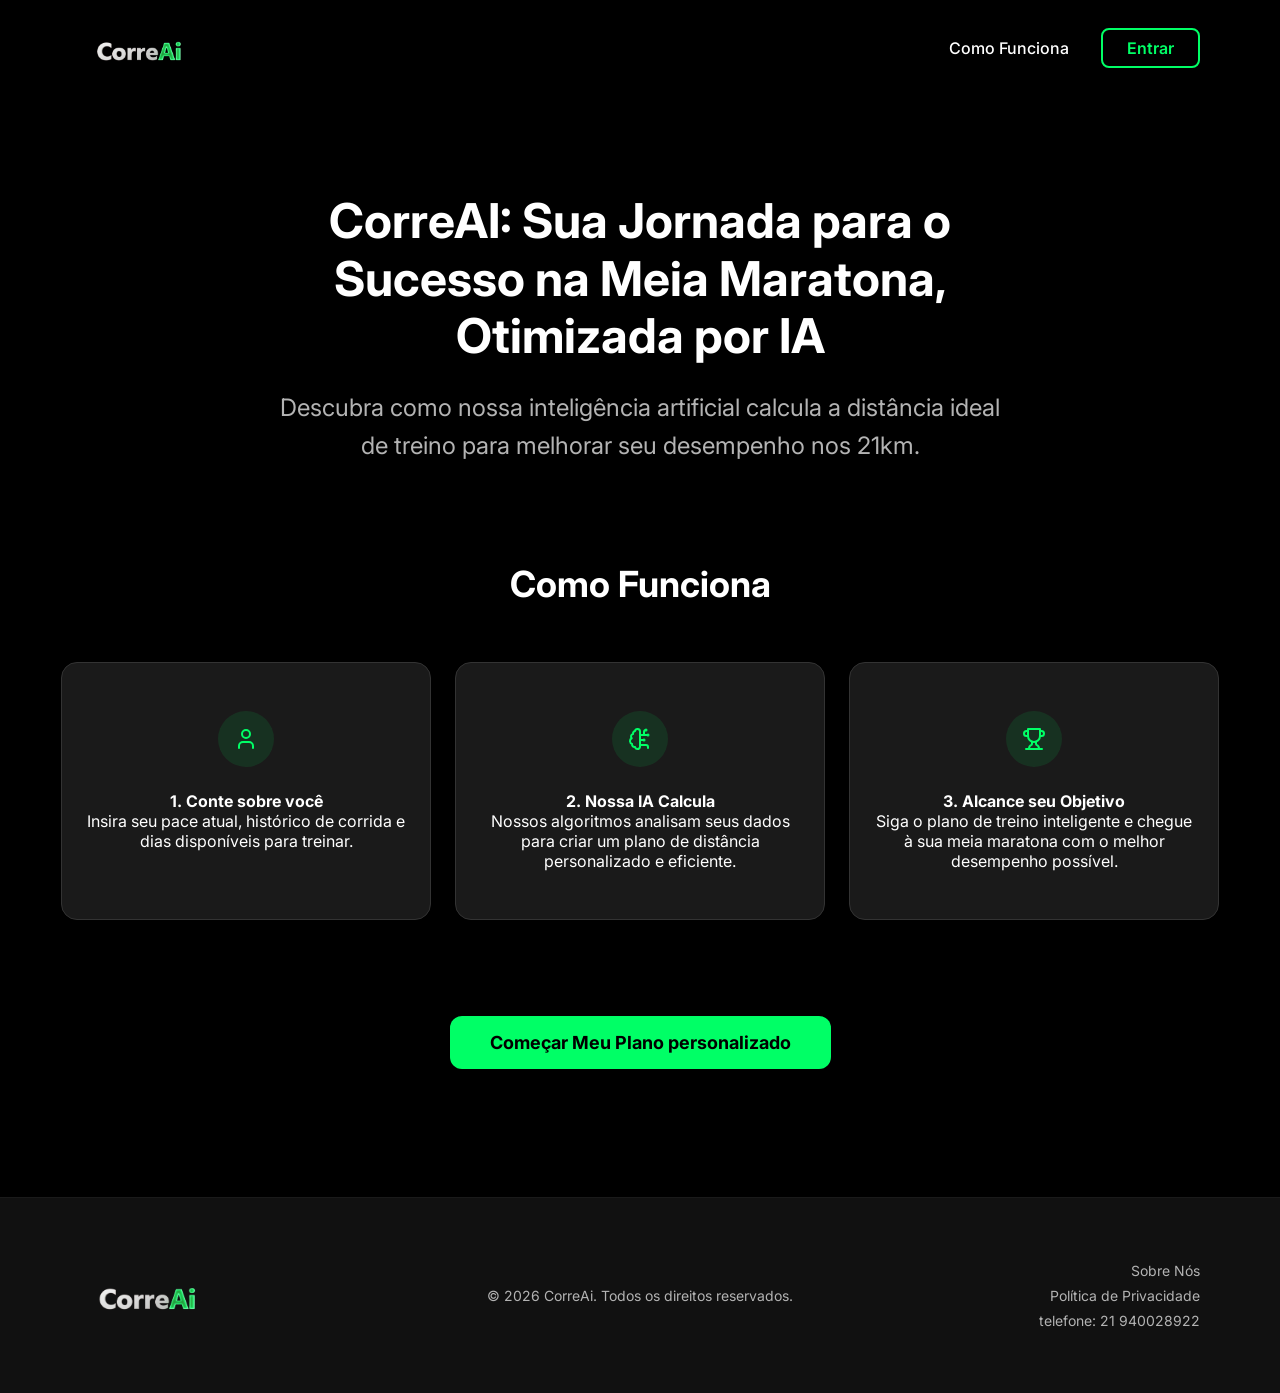
==== index.html @ 5438040e "Primeira versão da Pagina do CorreAI" ====
<!DOCTYPE html>
<html lang="pt-br">
    <head>
        <meta charset="UTF-8">
        <meta name="viewport" content="width=device-width, initial-scale=1.0">
        <title>CorreAI</title>
        <link rel="stylesheet" href="style/style.css">
    </head>
    <body>
        <header>
            <nav class="cabecalho">
                <img class="cabecalho-logo" src="img/logo.png" alt="Logotipo CorreAI">
                <div class="cabecalho-links" >
                    <a href="#como-funciona" class="nav-item">Como Funciona</a>
                    <a class="cabecalho-links-login" href="">Entrar</a>
                </div>
            </nav>
        </header>

        <main>
            <section class="conteudo">
                <h1 class="conteudo-titulo">CorreAI: Sua Jornada para o Sucesso na Meia Maratona, Otimizada por IA</h1>
                <p class="conteudo-paragrafo">Descubra como nossa inteligência artificial calcula a distância ideal de treino para melhorar seu desempenho nos 21km.</p>
            </section>
    <section id="como-funciona">
        <h2>Como Funciona</h2>
        <div class="container-cards">
            <div class="como-funciona-cards">
                <div class="card-icon">
                    <svg xmlns="http://www.w3.org/2000/svg" width="24" height="24" viewBox="0 0 24 24" fill="none" stroke="currentColor" stroke-width="2" stroke-linecap="round" stroke-linejoin="round"><path d="M19 21v-2a4 4 0 0 0-4-4H9a4 4 0 0 0-4 4v2"></path><circle cx="12" cy="7" r="4"></circle></svg>
                </div>
                <h4>1. Conte sobre você</h4>
                <p>Insira seu pace atual, histórico de corrida e dias disponíveis para treinar.</p>
            </div>

            <div class="como-funciona-cards">
                <div class="card-icon">
                    <svg xmlns="http://www.w3.org/2000/svg" width="24" height="24" viewBox="0 0 24 24" fill="none" stroke="currentColor" stroke-width="2" stroke-linecap="round" stroke-linejoin="round"><path d="M12 4.5a2.5 2.5 0 0 0-4.96-.46 2.5 2.5 0 0 0-1.98 3 2.5 2.5 0 0 0-1.32 4.24 3 3 0 0 0 .34 5.58 2.5 2.5 0 0 0 2.96 3.08 2.5 2.5 0 0 0 4.91.05L12 20V4.5Z"></path><path d="M16 8V5c0-1.1.9-2 2-2"></path><path d="M12 13h4"></path><path d="M12 18h6a2 2 0 0 1 2 2v1"></path><path d="M12 8h8"></path><path d="M20.5 8a.5.5 0 1 1-1 0 .5.5 0 0 1 1 0Z"></path><path d="M16.5 13a.5.5 0 1 1-1 0 .5.5 0 0 1 1 0Z"></path><path d="M18.5 3a.5.5 0 1 1-1 0 .5.5 0 0 1 1 0Z"></path></svg>
                </div>
                <h4>2. Nossa IA Calcula</h4>
                <p>Nossos algoritmos analisam seus dados para criar um plano de distância personalizado e eficiente.</p>
            </div>

            <div class="como-funciona-cards">
                <div class="card-icon">
                    <svg xmlns="http://www.w3.org/2000/svg" width="24" height="24" viewBox="0 0 24 24" fill="none" stroke="currentColor" stroke-width="2" stroke-linecap="round" stroke-linejoin="round"><path d="M6 9H4.5a2.5 2.5 0 0 1 0-5H6"></path><path d="M18 9h1.5a2.5 2.5 0 0 0 0-5H18"></path><path d="M4 22h16"></path><path d="M10 14.66V17c0 .55-.47.98-.97 1.21C7.85 18.75 7 20.24 7 22"></path><path d="M14 14.66V17c0 .55.47.98.97 1.21C16.15 18.75 17 20.24 17 22"></path><path d="M18 2H6v7a6 6 0 0 0 12 0V2Z"></path></svg>
                </div>
                <h4>3. Alcance seu Objetivo</h4>
                <p>Siga o plano de treino inteligente e chegue à sua meia maratona com o melhor desempenho possível.</p>
            </div>
        </div>
    </section>
            <section class="iniciar">
                <a class="iniciar-plano" href="">Começar Meu Plano personalizado</a>
            </section>
        </main>
        <footer class="rodape">
            <div class="rodape-logo-container">
                <img src="img/logo.png" alt="Logotipo CorreAI">
            </div>

            <div class="rodape-copyright-container">
                <p>© 2026 CorreAi. Todos os direitos reservados.</p>
            </div>
            
            <div class="rodape-links">
                <a href="">Sobre Nós</a>
                <a href="">Política de Privacidade</a>
                <a href="tel:+21940028922">telefone: 21 940028922</a>
            </div>
        </footer>
    </body>
</html>
---- style/style.css ----
@import url('https://fonts.googleapis.com/css2?family=Inter:ital,opsz,wght@0,14..32,100..900;1,14..32,100..900&display=swap');
* {
    margin: 0%;
    padding: 0%;
    text-decoration: none;
}

:root {
    --cor-fundo: #000000;
    --cor-cards: #1A1A1A; 
    --cor-botoes: #00FF66;
    --cor-texto-principal: #FFFFFF;
    --cor-texto-texto-2: #B3B3B3;
    --cor-texto-auxiliar: #A0A0A0;
    --fonte-texto: "Inter", sans-serif;
    --tamanho-titulo-secao: 2.25rem; /* Equivalente a 36px */
    /*O 400 vai nos textos dos parágrafos e rodapé, o 500 nos links do menu, o 600 nos títulos dos cards e o 700 no título principal e botão.  */
}

body {
    background-color: var(--cor-fundo);
    color: var(--cor-texto-principal);
    font-family: var(--fonte-texto);
}

.cabecalho {
    display: flex;
    justify-content: space-between;
    align-items: center;
    padding: 1.25rem 5rem; /* Remova a segunda linha de padding duplicada */
    background-color: var(--cor-fundo);
}

.cabecalho-logo {
    height: 3.5rem; 
    width: auto;
}

.cabecalho-links {
    display: flex;
    align-items: center; /* Garante que o texto e o botão fiquem alinhados na mesma linha */
    gap: 2rem;           /* Espaçamento elegante entre os itens */
}

.nav-item {
    color: var(--cor-texto-principal);
    font-size: 1rem;
    font-weight: 500;
    transition: color 0.3s ease;
}

.nav-item:hover {
    color: var(--cor-botoes); /* Feedback visual ao passar o mouse */
}

.cabecalho-links-login {
    color: var(--cor-botoes);
    font-size: 1rem;
    font-weight: 600;
    padding: 0.5rem 1.5rem;
    border: 0.125rem solid var(--cor-botoes); /* Borda de 2px usando rem */
    border-radius: 0.5rem;
    transition: all 0.3s ease;
}

.cabecalho-links-login:hover {
    background-color: var(--cor-botoes);
    color: var(--cor-fundo); /* Inverte as cores no hover para destaque total */
}

.conteudo {
    display: flex;
    flex-direction: column;
    text-align: center;
    max-width: 50rem; /* Aproximadamente 800px */
    margin: 6rem auto; /* 6rem em cima/baixo para afastar do header e dos cards, auto nas laterais */
}

.conteudo-titulo {
    font-size: 3rem;        /* Tamanho de destaque (aprox. 48px) */
    font-weight: 700;
    line-height: 1.2;       /* Ajusta o espaçamento entre as linhas do título */
    margin-bottom: 1.5rem;  /* Afasta o título do parágrafo */
}

.conteudo-paragrafo {
    font-size: 1.5rem;    /* Tamanho legível (18px) */
    color: var(--cor-texto-texto-2);
    max-width: 45rem;      /* Limita a largura do texto para facilitar a leitura */
    line-height: 1.6;
    margin: 0 auto;
}

#como-funciona {
    text-align: center;
    margin-bottom: 6rem; /* Afasta o final dos cards do botão de ação */
}

#como-funciona h2 {
    font-size: var(--tamanho-titulo-secao);
    font-weight: 700;
    color: var(--cor-texto-principal);
    margin-bottom: 3.5rem; /* Aumenta o espaço entre o título e os cartões */
}
.container-cards {
    display: flex;
    flex-direction: row;
    flex-wrap: wrap;       /* Essencial para responsividade: permite quebra de linha */
    justify-content: center;
    gap: 1.5rem;           /* Espaçamento entre os cartões */
    margin-top: 3rem;      /* Afasta o grupo de cartões do título "Como Funciona" */
}

.como-funciona-cards {
    background-color: var(--cor-cards);
    border: 0.0625rem solid #333333; /* Borda sutil para definir o limite do card */
    border-radius: 1rem;   /* Arredondamento dos cantos */
    padding: 3rem 1.5rem;  /* Preenchimento interno generoso (48px topo/baixo, 24px lados) */
    width: 20rem;          /* Largura fixa em rem (320px) */
    display: flex;
    flex-direction: column;
    align-items: center;   /* Centraliza todos os elementos filhos horizontalmente */
    text-align: center;
    transition: transform 0.3s ease; /* Suaviza o efeito de hover */
}

.como-funciona-cards:hover {
    transform: translateY(-0.5rem); /* Eleva o card levemente */
    border-color: var(--cor-botoes); /* Destaca a borda com a cor principal */
}

.card-icon {
    background-color: rgba(0, 255, 102, 0.1); /* Verde com 10% de opacidade */
    color: var(--cor-botoes);                 /* Cor do ícone vinda da sua variável */
    padding: 1rem;
    border-radius: 50%;                       /* Torna o fundo perfeitamente circular */
    margin-bottom: 1.5rem;                    /* Espaço entre ícone e título */
    display: flex;
    align-items: center;
    justify-content: center;
}

.iniciar {
    display: flex;
    justify-content: center;
    margin-bottom: 8rem; /* Cria um espaço generoso antes do rodapé */
}

.iniciar-plano {
    background-color: var(--cor-botoes);
    color: var(--cor-fundo);
    font-size: 1.125rem;   
    font-weight: 700;       /* Peso máximo para autoridade visual */
    padding: 1rem 2.5rem;   /* Espaçamento interno generoso em rem */
    border-radius: 0.75rem; /* Cantos arredondados modernos */
    display: inline-block;
    transition: all 0.3s ease; /* Suaviza todas as transições */
    cursor: pointer;
}

.iniciar-plano:hover {
    transform: scale(1.05); /* Aumenta levemente o tamanho */
    filter: brightness(1.1); /* Deixa o verde levemente mais brilhante */
    box-shadow: 0 0.5rem 1.5rem rgba(0, 255, 102, 0.3); /* Adiciona um brilho suave ao fundo */
}

/* Rodapé */
.rodape {
    display: flex;
    justify-content: space-between;
    align-items: center;
    background-color: #111111;
    padding: 4rem 5rem;
    border-top: 1px solid var(--cor-cards);
}

.rodape-logo-container, 
.rodape-copyright-container, 
.rodape-links {
    flex: 1; 
    display: flex;
    align-items: center;
}

.rodape-logo-container img {
    height: 4rem; /* Agora o seletor está correto: imagem dentro do contêiner */
    width: auto;
}

.rodape-copyright-container {
    justify-content: center; /* Centraliza o texto no bloco do meio */
}

.rodape-copyright-container p {
    color: var(--cor-texto-texto-2);
    font-size: 0.875rem;
}

.rodape-links {
    flex-direction: column;
    align-items: flex-end; /* Alinha os links à direita */
    gap: 0.5rem;
}

.rodape-links a {
    color: var(--cor-texto-texto-2);
    font-size: 0.875rem;
    transition: color 0.3s ease;
}

.rodape-links a:hover {
    color: var(--cor-botoes); /* Feedback visual no hover */
}

/* ========================================= */
/* RESPONSIVIDADE (Tablets e Celulares)      */
/* ========================================= */

@media screen and (max-width: 768px) {
    
    /* 1. Redução dos respiros laterais e empilhamento vertical */
    .cabecalho, .rodape {
        padding: 2rem 1.5rem;   /* Reduzimos as laterais drásticamente para aproveitar a tela */
        flex-direction: column; /* Mudamos a direção do Flexbox: de linha para coluna */
        gap: 2rem;              /* Espaço entre a logo e os links quando estiverem empilhados */
    }

    /* 2. Ajuste do Menu de Navegação */
    .cabecalho-links {
        flex-direction: column; /* Empilha os links um abaixo do outro */
        width: 100%;            /* Ocupa toda a largura disponível */
        gap: 1.5rem;
        align-items: center;
    }

    .cabecalho-links-login {
        width: auto;             /* Volta ao tamanho automático do texto */
        display: inline-block;  /* Garante que o padding e formato de caixa funcionem */
        text-align: center;    
        padding: 0.75rem 2rem;
    }

    /* 3. Ajuste da Seção Hero (Textos) */
    .conteudo {
        margin: 3rem auto;      /* Reduzimos a margem superior/inferior */
    }

    .conteudo-titulo {
        font-size: 2rem;        /* Reduzimos o título para não ocupar a tela inteira de uma vez */
    }

    .conteudo-paragrafo {
        font-size: 1.125rem;    /* Reduzimos o parágrafo para melhor leitura móvel */
    }

    /* 4. Ajuste do Rodapé */
    .rodape-logo-container, 
    .rodape-copyright-container, 
    .rodape-links {
        align-items: center;    /* Forçamos tudo a ficar centralizado no celular */
        text-align: center;
    }
}
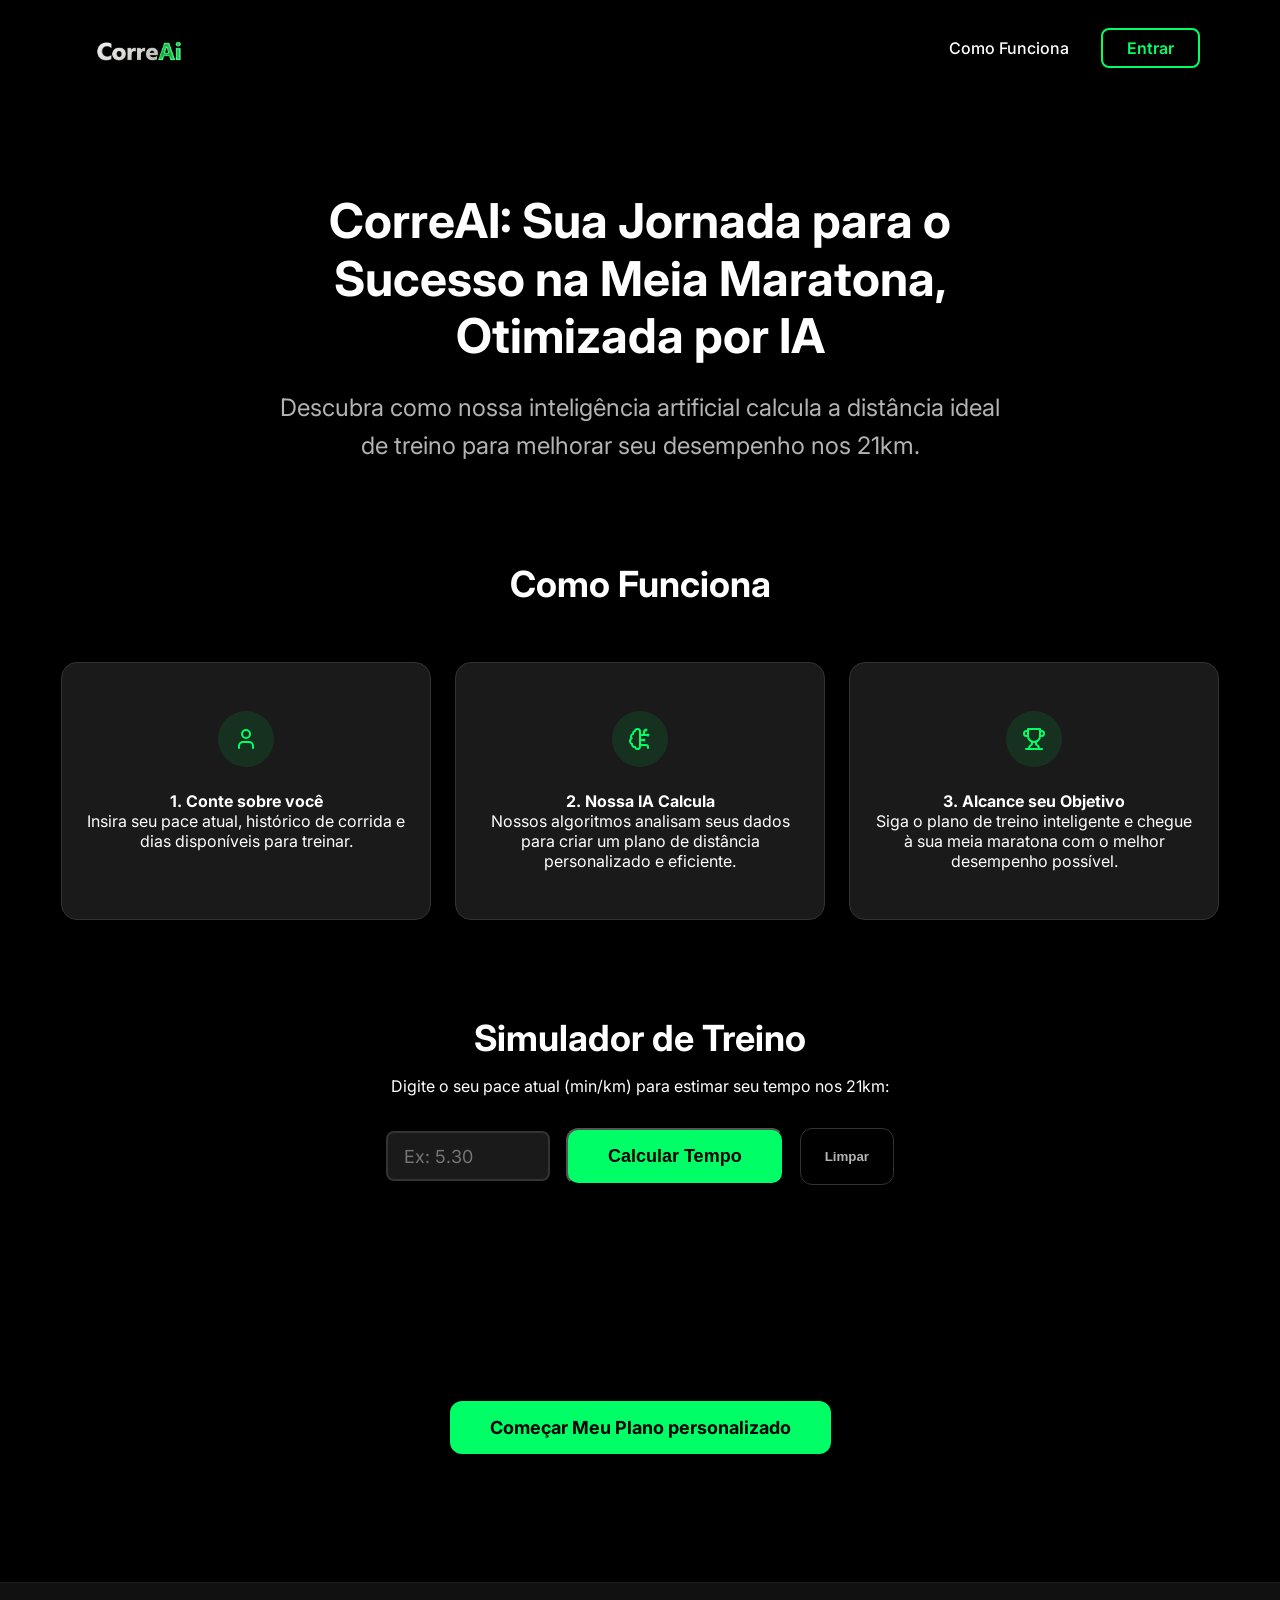
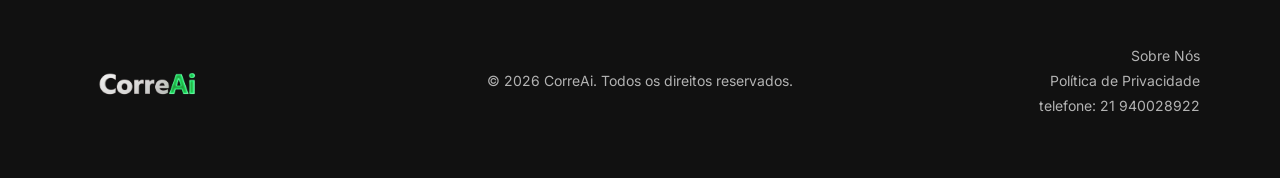
==== commit c7e69ffc: "Correção de validação e adição do botão limpar" ====
--- a/index.html
+++ b/index.html
@@ -50,6 +50,23 @@
             </div>
         </div>
     </section>
+
+            <section id="calculadora-pace">
+                <h2>Simulador de Treino</h2>
+                <p>Digite o seu pace atual (min/km) para estimar seu tempo nos 21km:</p>
+                
+                <div class="calculadora-container">
+                    <input type="number" id="input-pace" placeholder="Ex: 5.30" step="0.01" oninput="if(this.value.length > 4) this.value = this.value.slice(0,4);">
+                    
+                    <div class="botoes-calculadora">
+                        <button id="btn-calcular" class="iniciar-plano">Calcular Tempo</button>
+                        <button id="btn-limpar" class="btn-secundario">Limpar</button>
+                    </div>
+                </div>
+
+                <div id="resultado-calculo"></div>
+            </section>
+
             <section class="iniciar">
                 <a class="iniciar-plano" href="">Começar Meu Plano personalizado</a>
             </section>
@@ -69,5 +86,7 @@
                 <a href="tel:+21940028922">telefone: 21 940028922</a>
             </div>
         </footer>
+
+        <script src="js/script.js"></script>
     </body>
 </html>
--- a/style/style.css
+++ b/style/style.css
@@ -216,6 +216,95 @@
 /* RESPONSIVIDADE (Tablets e Celulares)      */
 /* ========================================= */
 
+/* Estilização da Calculadora de Pace */
+#calculadora-pace {
+    text-align: center;
+    margin: 4rem auto 6rem; /* Centraliza a seção e dá espaçamento vertical */
+    max-width: 40rem;
+    padding: 0 2rem;
+}
+
+#calculadora-pace h2 {
+    font-size: var(--tamanho-titulo-secao);
+    margin-bottom: 1rem;
+}
+
+.calculadora-container {
+    display: flex;
+    justify-content: center;
+    align-items: center;
+    gap: 1rem;
+    margin-top: 2rem;
+}
+
+/* Deixando o campo de entrada (input) com estilo Dark moderno */
+#input-pace {
+    background-color: var(--cor-cards);
+    border: 0.125rem solid #333;
+    border-radius: 0.5rem;
+    color: var(--cor-texto-principal);
+    padding: 0.8rem 1rem;
+    font-size: 1.125rem;
+    font-family: var(--fonte-texto);
+    width: 8rem;
+    transition: border-color 0.3s ease;
+}
+
+#input-pace:focus {
+    outline: none;
+    border-color: var(--cor-botoes); /* Brilha em verde ao clicar */
+}
+
+/* Estilização do Resultado */
+#resultado-calculo {
+    margin-top: 2.5rem;
+    min-height: 5rem; /* Evita que o site "pule" quando o resultado aparece */
+}
+
+.resultado-box {
+    background-color: rgba(0, 255, 102, 0.05);
+    border: 1px dashed var(--cor-botoes);
+    padding: 1.5rem;
+    border-radius: 1rem;
+    display: inline-block;
+}
+
+.resultado-box h3 {
+    color: var(--cor-texto-texto-2);
+    font-size: 0.9rem;
+    text-transform: uppercase;
+    letter-spacing: 0.1rem;
+    margin-bottom: 0.5rem;
+}
+
+.resultado-box p {
+    font-size: 2rem;
+    font-weight: 700;
+    color: var(--cor-botoes);
+}
+
+.botoes-calculadora {
+    display: flex;
+    gap: 1rem;
+}
+
+.btn-secundario {
+    background-color: transparent;
+    color: var(--cor-texto-texto-2);
+    border: 1px solid #333;
+    padding: 0.8rem 1.5rem;
+    border-radius: 0.75rem;
+    cursor: pointer;
+    font-weight: 600;
+    transition: all 0.3s ease;
+}
+
+.btn-secundario:hover {
+    border-color: #ff4d4d; /* Vermelho sutil no hover */
+    color: #ff4d4d;
+}
+
+
 @media screen and (max-width: 768px) {
     
     /* 1. Redução dos respiros laterais e empilhamento vertical */
@@ -260,4 +349,5 @@
         align-items: center;    /* Forçamos tudo a ficar centralizado no celular */
         text-align: center;
     }
-}+}
+
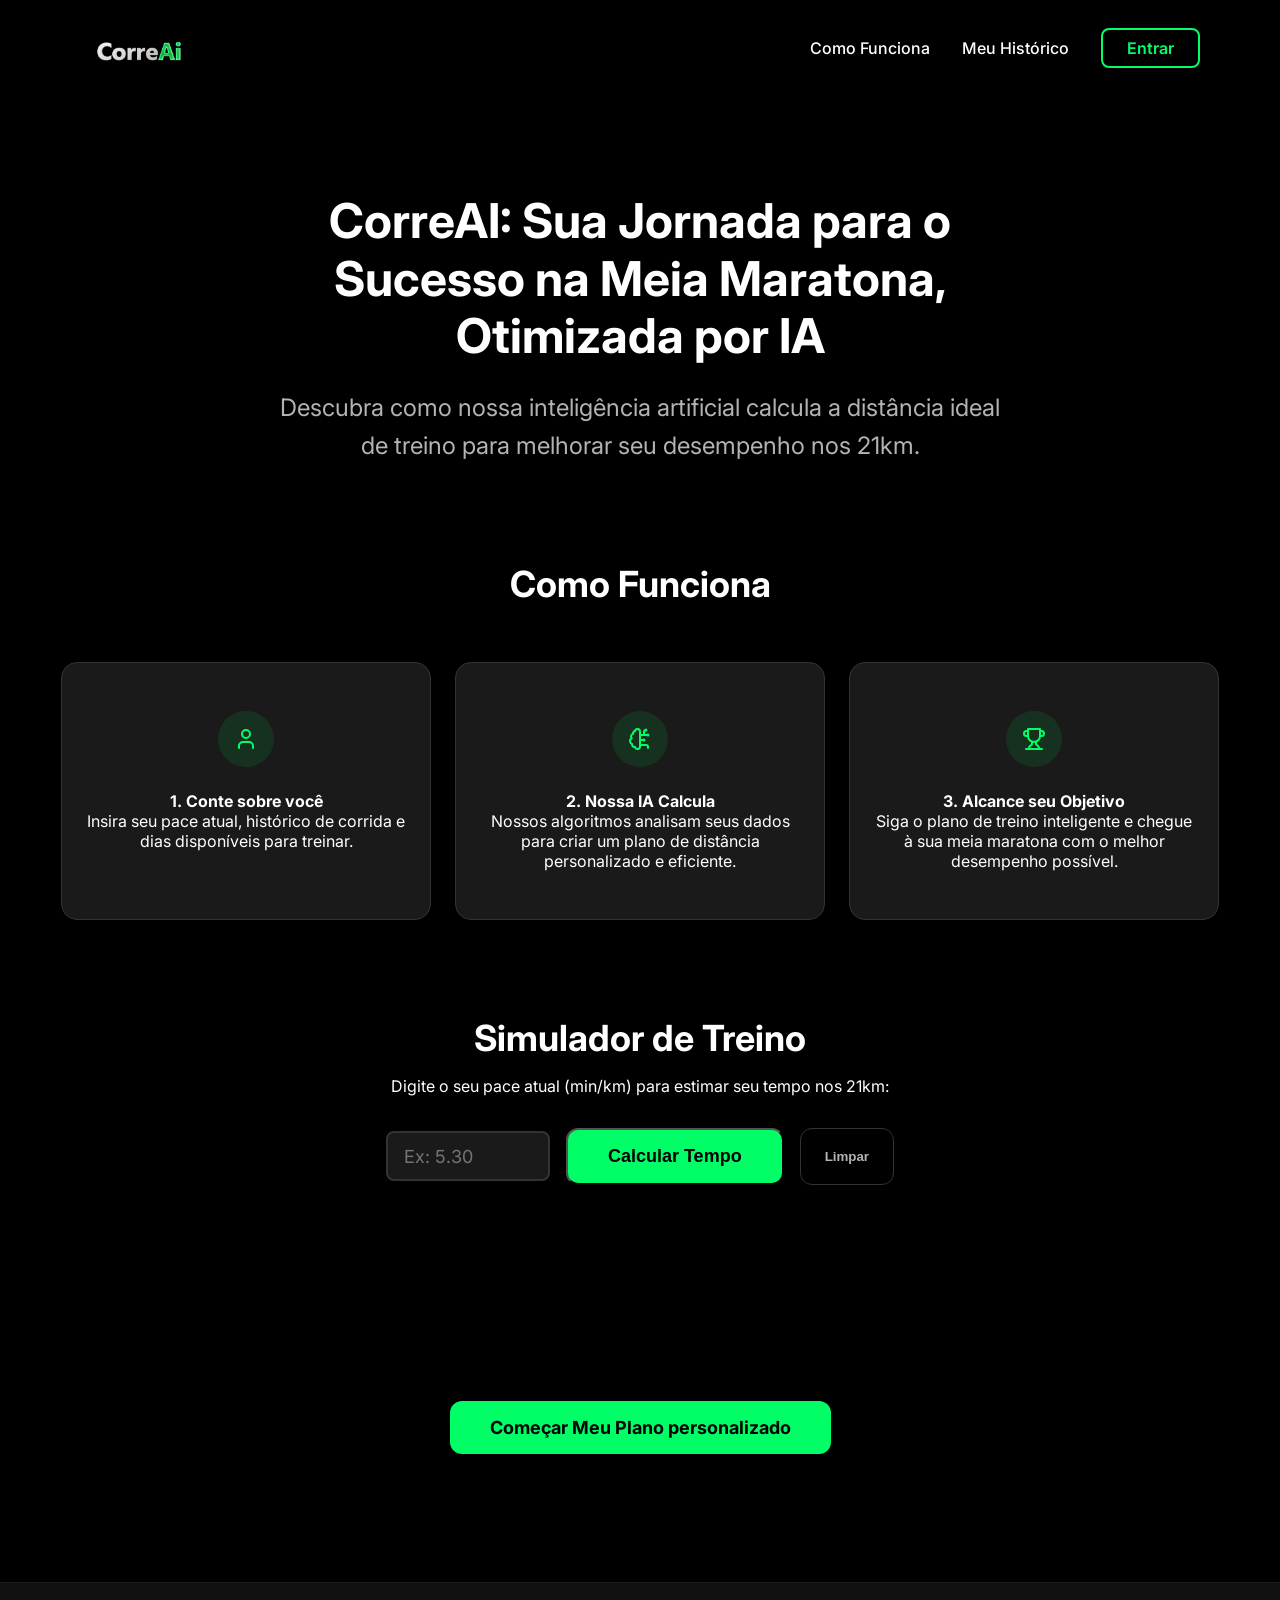
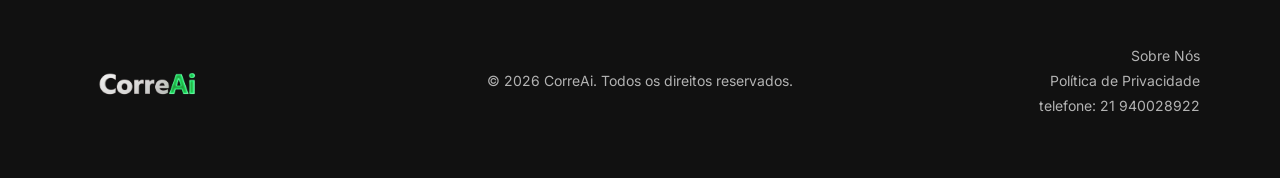
==== commit 408780a2: "Recurso: Histórico de treinos completo e integrado ao site" ====
--- a/index.html
+++ b/index.html
@@ -10,9 +10,10 @@
         <header>
             <nav class="cabecalho">
                 <img class="cabecalho-logo" src="img/logo.png" alt="Logotipo CorreAI">
-                <div class="cabecalho-links" >
+                <div class="cabecalho-links">
                     <a href="#como-funciona" class="nav-item">Como Funciona</a>
-                    <a class="cabecalho-links-login" href="">Entrar</a>
+                    <a href="historico.html" class="nav-item">Meu Histórico</a>
+                    <a class="cabecalho-links-login" href="login.html">Entrar</a>
                 </div>
             </nav>
         </header>
@@ -68,7 +69,7 @@
             </section>
 
             <section class="iniciar">
-                <a class="iniciar-plano" href="">Começar Meu Plano personalizado</a>
+                <a class="iniciar-plano" href="cadastro.html">Começar Meu Plano personalizado</a>
             </section>
         </main>
         <footer class="rodape">
--- a/style/style.css
+++ b/style/style.css
@@ -304,50 +304,218 @@
     color: #ff4d4d;
 }
 
+/* ========================================= */
+/* TELA DE LOGIN                             */
+/* ========================================= */
+
+.corpo-login {
+    display: flex;
+    justify-content: center;
+    align-items: center;
+    min-height: 100vh; /* Ocupa a altura total da tela */
+    background-color: var(--cor-fundo);
+}
+
+.container-login {
+    background-color: var(--cor-cards);
+    padding: 3rem;
+    border-radius: 1rem;
+    border: 1px solid #333;
+    width: 100%;
+    max-width: 25rem; /* Largura máxima da caixa de login */
+    text-align: center;
+}
+
+.logo-login {
+    height: 3rem;
+    margin-bottom: 2rem;
+}
+
+.formulario-login h2 {
+    margin-bottom: 0.5rem;
+    font-size: 1.5rem;
+}
+
+.formulario-login p {
+    color: var(--cor-texto-texto-2);
+    margin-bottom: 2rem;
+    font-size: 0.9rem;
+}
+
+.campo-input {
+    text-align: left;
+    margin-bottom: 1.5rem;
+}
+
+.campo-input label {
+    display: block;
+    margin-bottom: 0.5rem;
+    font-size: 0.9rem;
+    color: var(--cor-texto-principal);
+}
+
+.campo-input input {
+    width: 100%;
+    padding: 0.8rem;
+    background-color: #000;
+    border: 1px solid #333;
+    border-radius: 0.5rem;
+    color: #fff;
+    box-sizing: border-box; /* Garante que o padding não aumente a largura */
+}
+
+.formulario-login .iniciar-plano {
+    width: 100%; /* Botão "Entrar" ocupa toda a largura */
+    border: none;
+    margin-top: 1rem;
+}
+
+.link-cadastro {
+    margin-top: 1.5rem;
+    font-size: 0.875rem;
+    color: var(--cor-texto-texto-2);
+}
+
+.link-cadastro a {
+    color: var(--cor-botoes);
+    font-weight: 600;
+}
+
+/* Ajustes para o contêiner de senha com ícone */
+.campo-senha-wrapper {
+    position: relative;
+    display: flex;
+    align-items: center;
+}
+
+.campo-senha-wrapper input {
+    padding-right: 3rem; /* Espaço para o ícone não cobrir o texto */
+}
+
+.btn-mostrar-senha {
+    position: absolute;
+    right: 1rem;
+    background: none;
+    border: none;
+    cursor: pointer;
+    color: var(--cor-texto-texto-2);
+    display: flex;
+    align-items: center;
+    transition: color 0.3s ease;
+}
+
+.btn-mostrar-senha:hover {
+    color: var(--cor-botoes);
+}
+
+.esqueci-senha {
+    display: block;
+    text-align: right;
+    font-size: 0.8rem;
+    color: var(--cor-texto-texto-2);
+    margin-top: 0.5rem;
+    transition: color 0.3s ease;
+}
+
+.esqueci-senha:hover {
+    color: var(--cor-botoes);
+}
+
+.requisitos-senha {
+    margin-top: 0.75rem;
+    text-align: left;
+}
+
+.requisitos-senha p {
+    font-size: 0.75rem;
+    margin-bottom: 0.25rem;
+    color: var(--cor-texto-auxiliar); /* Cor padrão (cinza) */
+    transition: all 0.3s ease;
+}
+
+/* Classe que o JS vai aplicar quando o requisito for cumprido */
+.requisitos-senha p.valido {
+    color: var(--cor-botoes); /* Fica verde */
+    font-weight: 600;
+}
 
 @media screen and (max-width: 768px) {
     
-    /* 1. Redução dos respiros laterais e empilhamento vertical */
+    /* 1. Cabeçalho e Rodapé: Empilha a logo e os links */
     .cabecalho, .rodape {
-        padding: 2rem 1.5rem;   /* Reduzimos as laterais drásticamente para aproveitar a tela */
-        flex-direction: column; /* Mudamos a direção do Flexbox: de linha para coluna */
-        gap: 2rem;              /* Espaço entre a logo e os links quando estiverem empilhados */
-    }
-
-    /* 2. Ajuste do Menu de Navegação */
+        padding: 2rem 1.5rem;   
+        flex-direction: column; 
+        gap: 2rem;              
+    }
+
+    /* 2. Menu de Navegação: Links um embaixo do outro e botão ajustado */
     .cabecalho-links {
-        flex-direction: column; /* Empilha os links um abaixo do outro */
-        width: 100%;            /* Ocupa toda a largura disponível */
+        flex-direction: column; 
+        width: 100%;            
         gap: 1.5rem;
         align-items: center;
     }
 
     .cabecalho-links-login {
-        width: auto;             /* Volta ao tamanho automático do texto */
-        display: inline-block;  /* Garante que o padding e formato de caixa funcionem */
-        text-align: center;    
+        width: auto;             
+        display: inline-block;  
         padding: 0.75rem 2rem;
     }
 
-    /* 3. Ajuste da Seção Hero (Textos) */
+    /* 3. Textos Principais: Reduz o tamanho para telas menores */
     .conteudo {
-        margin: 3rem auto;      /* Reduzimos a margem superior/inferior */
+        margin: 3rem auto;      
     }
 
     .conteudo-titulo {
-        font-size: 2rem;        /* Reduzimos o título para não ocupar a tela inteira de uma vez */
+        font-size: 2rem;        
     }
 
     .conteudo-paragrafo {
-        font-size: 1.125rem;    /* Reduzimos o parágrafo para melhor leitura móvel */
-    }
-
-    /* 4. Ajuste do Rodapé */
+        font-size: 1.125rem;    
+    }
+
+    /* 4. Cards do "Como Funciona": Agora usando o nome correto do seu HTML */
+    .container-cards {
+        flex-direction: column; /* Empilha os cards verticalmente */
+        align-items: center;
+        gap: 2rem;
+    }
+
+    .como-funciona-cards {
+        width: 90%;             /* Faz o card ocupar quase toda a largura */
+        max-width: 22rem;       /* Mas impede que ele fique exageradamente largo */
+    }
+
+    /* 5. Simulador de Treino: Ajuste para os botões não ficarem "espremidos" */
+    .calculadora-container {
+        flex-direction: column; /* Empilha o campo de texto sobre os botões */
+        gap: 1.5rem;
+    }
+
+    .botoes-calculadora {
+        width: 100%;
+        justify-content: center;
+        flex-wrap: wrap;        /* Garante que os botões quebrem linha se necessário */
+        gap: 1rem;
+    }
+
+    #input-pace {
+        width: 100%;            
+        max-width: 15rem;       /* Deixa o campo de digitação em um tamanho bom */
+    }
+
+    /* 6. Alinhamento do Rodapé no Celular */
     .rodape-logo-container, 
     .rodape-copyright-container, 
     .rodape-links {
-        align-items: center;    /* Forçamos tudo a ficar centralizado no celular */
+        align-items: center;    
         text-align: center;
     }
-}
-
+
+    .rodape-links {
+        align-items: center;    /* Centraliza os links da direita no mobile */
+    }
+    
+}
+
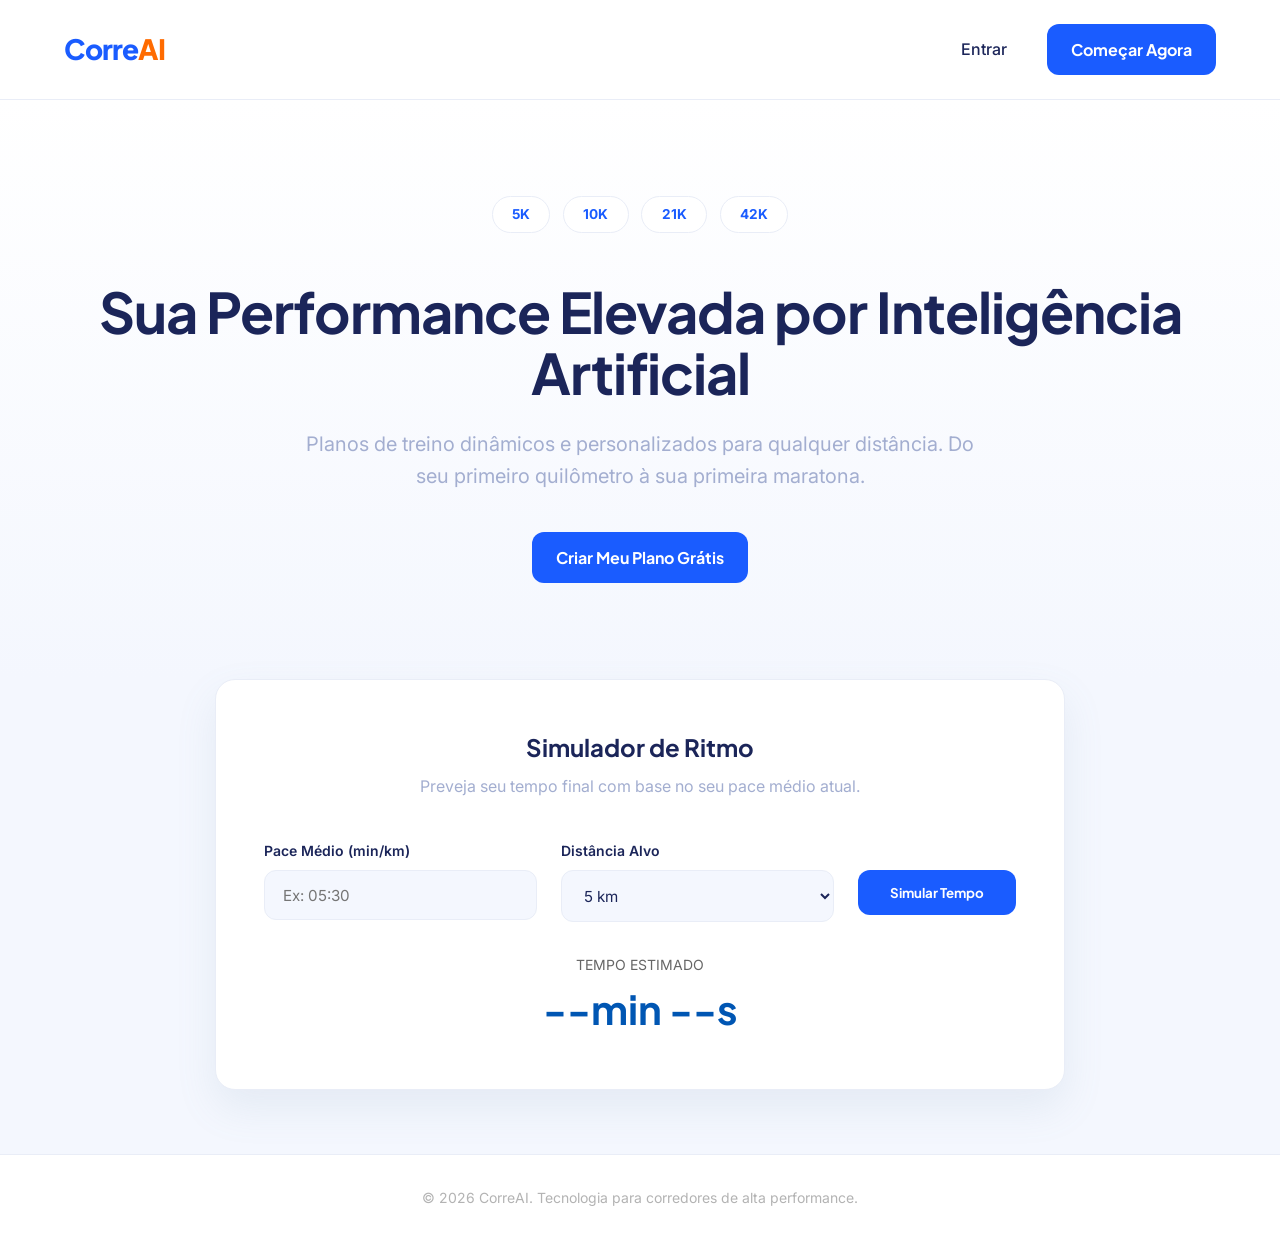
==== commit 59e99b01: "Refatoração completa da interface e organização das pastas" ====
--- a/index.html
+++ b/index.html
@@ -1,93 +1,75 @@
 <!DOCTYPE html>
 <html lang="pt-br">
-    <head>
-        <meta charset="UTF-8">
-        <meta name="viewport" content="width=device-width, initial-scale=1.0">
-        <title>CorreAI</title>
-        <link rel="stylesheet" href="style/style.css">
-    </head>
-    <body>
-        <header>
-            <nav class="cabecalho">
-                <img class="cabecalho-logo" src="img/logo.png" alt="Logotipo CorreAI">
-                <div class="cabecalho-links">
-                    <a href="#como-funciona" class="nav-item">Como Funciona</a>
-                    <a href="historico.html" class="nav-item">Meu Histórico</a>
-                    <a class="cabecalho-links-login" href="login.html">Entrar</a>
-                </div>
-            </nav>
-        </header>
+<head>
+    <meta charset="UTF-8">
+    <meta name="viewport" content="width=device-width, initial-scale=1.0">
+    <title>CorreAI - Inteligência para sua Corrida</title>
+    <link rel="stylesheet" href="style/style.css">
+</head>
+<body class="landing-page">
 
-        <main>
-            <section class="conteudo">
-                <h1 class="conteudo-titulo">CorreAI: Sua Jornada para o Sucesso na Meia Maratona, Otimizada por IA</h1>
-                <p class="conteudo-paragrafo">Descubra como nossa inteligência artificial calcula a distância ideal de treino para melhorar seu desempenho nos 21km.</p>
-            </section>
-    <section id="como-funciona">
-        <h2>Como Funciona</h2>
-        <div class="container-cards">
-            <div class="como-funciona-cards">
-                <div class="card-icon">
-                    <svg xmlns="http://www.w3.org/2000/svg" width="24" height="24" viewBox="0 0 24 24" fill="none" stroke="currentColor" stroke-width="2" stroke-linecap="round" stroke-linejoin="round"><path d="M19 21v-2a4 4 0 0 0-4-4H9a4 4 0 0 0-4 4v2"></path><circle cx="12" cy="7" r="4"></circle></svg>
-                </div>
-                <h4>1. Conte sobre você</h4>
-                <p>Insira seu pace atual, histórico de corrida e dias disponíveis para treinar.</p>
+    <header class="landing-header">
+        <a href="index.html" class="header-logo">Corre<span class="logo-ai">AI</span></a>
+        <nav class="landing-nav">
+            <a href="login.html" class="link-secundario">Entrar</a>
+            <a href="cadastro.html" class="btn-primary">Começar Agora</a>
+        </nav>
+    </header>
+
+    <main>
+        <section class="hero">
+            <div class="distancias-badges">
+                <span class="badge">5K</span>
+                <span class="badge">10K</span>
+                <span class="badge">21K</span>
+                <span class="badge">42K</span>
+            </div>
+            <h1>Sua Performance Elevada por Inteligência Artificial</h1>
+            <p>Planos de treino dinâmicos e personalizados para qualquer distância. Do seu primeiro quilômetro à sua primeira maratona.</p>
+            <div class="hero-actions">
+                <a href="cadastro.html" class="btn-primary btn-large">Criar Meu Plano Grátis</a>
+            </div>
+        </section>
+
+        <section class="simulador-ritmo">
+            <div class="cabecalho-simulador">
+                <h3>Simulador de Ritmo</h3>
+                <p>Preveja seu tempo final com base no seu pace médio atual.</p>
             </div>
 
-            <div class="como-funciona-cards">
-                <div class="card-icon">
-                    <svg xmlns="http://www.w3.org/2000/svg" width="24" height="24" viewBox="0 0 24 24" fill="none" stroke="currentColor" stroke-width="2" stroke-linecap="round" stroke-linejoin="round"><path d="M12 4.5a2.5 2.5 0 0 0-4.96-.46 2.5 2.5 0 0 0-1.98 3 2.5 2.5 0 0 0-1.32 4.24 3 3 0 0 0 .34 5.58 2.5 2.5 0 0 0 2.96 3.08 2.5 2.5 0 0 0 4.91.05L12 20V4.5Z"></path><path d="M16 8V5c0-1.1.9-2 2-2"></path><path d="M12 13h4"></path><path d="M12 18h6a2 2 0 0 1 2 2v1"></path><path d="M12 8h8"></path><path d="M20.5 8a.5.5 0 1 1-1 0 .5.5 0 0 1 1 0Z"></path><path d="M16.5 13a.5.5 0 1 1-1 0 .5.5 0 0 1 1 0Z"></path><path d="M18.5 3a.5.5 0 1 1-1 0 .5.5 0 0 1 1 0Z"></path></svg>
+            <div class="controles-simulador">
+                <div class="input-group">
+                    <label for="paceInput">Pace Médio (min/km)</label>
+                    <input type="text" id="paceInput" placeholder="Ex: 05:30" maxlength="5">
+                    <span id="erroPace" style="color: #dc3545; font-size: 12px; display: none; margin-top: 5px;">
+                        Formato inválido. Use MM:SS.
+                    </span>
                 </div>
-                <h4>2. Nossa IA Calcula</h4>
-                <p>Nossos algoritmos analisam seus dados para criar um plano de distância personalizado e eficiente.</p>
+
+                <div class="input-group">
+                    <label for="distanciaSelect">Distância Alvo</label>
+                    <select id="distanciaSelect">
+                        <option value="5">5 km</option>
+                        <option value="10">10 km</option>
+                        <option value="21.097">21 km (Meia)</option>
+                        <option value="42.195">42.2 km (Maratona)</option>
+                    </select>
+                </div>
+
+                <button id="btnSimular" class="btn-primario">Simular Tempo</button>
             </div>
 
-            <div class="como-funciona-cards">
-                <div class="card-icon">
-                    <svg xmlns="http://www.w3.org/2000/svg" width="24" height="24" viewBox="0 0 24 24" fill="none" stroke="currentColor" stroke-width="2" stroke-linecap="round" stroke-linejoin="round"><path d="M6 9H4.5a2.5 2.5 0 0 1 0-5H6"></path><path d="M18 9h1.5a2.5 2.5 0 0 0 0-5H18"></path><path d="M4 22h16"></path><path d="M10 14.66V17c0 .55-.47.98-.97 1.21C7.85 18.75 7 20.24 7 22"></path><path d="M14 14.66V17c0 .55.47.98.97 1.21C16.15 18.75 17 20.24 17 22"></path><path d="M18 2H6v7a6 6 0 0 0 12 0V2Z"></path></svg>
-                </div>
-                <h4>3. Alcance seu Objetivo</h4>
-                <p>Siga o plano de treino inteligente e chegue à sua meia maratona com o melhor desempenho possível.</p>
+            <div class="resultado-simulador" style="text-align: center; margin-top: 2rem;">
+                <p style="font-size: 14px; color: #666; text-transform: uppercase;">Tempo Estimado</p>
+                <h2 id="tempoEstimadoDisplay" style="font-size: 2.5rem; color: #0056b3;">--min --s</h2>
             </div>
-        </div>
-    </section>
+        </section>
+    </main>
 
-            <section id="calculadora-pace">
-                <h2>Simulador de Treino</h2>
-                <p>Digite o seu pace atual (min/km) para estimar seu tempo nos 21km:</p>
-                
-                <div class="calculadora-container">
-                    <input type="number" id="input-pace" placeholder="Ex: 5.30" step="0.01" oninput="if(this.value.length > 4) this.value = this.value.slice(0,4);">
-                    
-                    <div class="botoes-calculadora">
-                        <button id="btn-calcular" class="iniciar-plano">Calcular Tempo</button>
-                        <button id="btn-limpar" class="btn-secundario">Limpar</button>
-                    </div>
-                </div>
+    <footer class="footer-simples">
+        <p>© 2026 CorreAI. Tecnologia para corredores de alta performance.</p>
+    </footer>
 
-                <div id="resultado-calculo"></div>
-            </section>
-
-            <section class="iniciar">
-                <a class="iniciar-plano" href="cadastro.html">Começar Meu Plano personalizado</a>
-            </section>
-        </main>
-        <footer class="rodape">
-            <div class="rodape-logo-container">
-                <img src="img/logo.png" alt="Logotipo CorreAI">
-            </div>
-
-            <div class="rodape-copyright-container">
-                <p>© 2026 CorreAi. Todos os direitos reservados.</p>
-            </div>
-            
-            <div class="rodape-links">
-                <a href="">Sobre Nós</a>
-                <a href="">Política de Privacidade</a>
-                <a href="tel:+21940028922">telefone: 21 940028922</a>
-            </div>
-        </footer>
-
-        <script src="js/script.js"></script>
-    </body>
+    <script src="js/script.js"></script>
+</body>
 </html>
--- a/style/style.css
+++ b/style/style.css
@@ -1,521 +1,286 @@
-@import url('https://fonts.googleapis.com/css2?family=Inter:ital,opsz,wght@0,14..32,100..900;1,14..32,100..900&display=swap');
+/* ============================================================ */
+/* 1. CONFIGURAÇÕES GERAIS E VARIÁVEIS (SETTINGS)               */
+/* ============================================================ */
+@import url('https://fonts.googleapis.com/css2?family=Plus+Jakarta+Sans:wght@400;500;600;700;800&family=Inter:wght@400;500;600&display=swap');
+
+:root {
+    /* Cores Profissionais */
+    --primary-blue: #1A5CFF;
+    --primary-light: rgba(26, 92, 255, 0.08);
+    --accent-orange: #FF6B00; 
+    --success-green: #01B574;
+    --danger-red: #EE5D50;
+    --bg-light: #F4F7FE;
+    --white: #FFFFFF;
+    
+    /* Cores de Texto */
+    --text-main: #1B2559;
+    --text-secondary: #A3AED0;
+    --text-muted: #B3B3B3;
+    
+    /* Efeitos e Bordas */
+    --shadow-soft: 0px 18px 40px rgba(112, 144, 176, 0.12);
+    --border-color: #E9EDF7;
+    --radius-lg: 1.25rem; 
+    --radius-md: 0.75rem; 
+    
+    /* Tipografia */
+    --font-heading: 'Plus Jakarta Sans', sans-serif;
+    --font-body: 'Inter', sans-serif;
+}
+
+/* ============================================================ */
+/* 2. RESET E ELEMENTOS BASE (GENERIC & ELEMENTS)               */
+/* ============================================================ */
 * {
-    margin: 0%;
-    padding: 0%;
+    margin: 0;
+    padding: 0;
+    box-sizing: border-box;
+}
+
+body {
+    font-family: var(--font-body);
+    background-color: var(--bg-light);
+    color: var(--text-main);
+    line-height: 1.6;
+    overflow-x: hidden;
+}
+
+h1, h2, h3, h4, h5, h6 {
+    font-family: var(--font-heading);
+    color: var(--text-main);
+}
+
+a {
     text-decoration: none;
-}
-
-:root {
-    --cor-fundo: #000000;
-    --cor-cards: #1A1A1A; 
-    --cor-botoes: #00FF66;
-    --cor-texto-principal: #FFFFFF;
-    --cor-texto-texto-2: #B3B3B3;
-    --cor-texto-auxiliar: #A0A0A0;
-    --fonte-texto: "Inter", sans-serif;
-    --tamanho-titulo-secao: 2.25rem; /* Equivalente a 36px */
-    /*O 400 vai nos textos dos parágrafos e rodapé, o 500 nos links do menu, o 600 nos títulos dos cards e o 700 no título principal e botão.  */
-}
-
-body {
-    background-color: var(--cor-fundo);
-    color: var(--cor-texto-principal);
-    font-family: var(--fonte-texto);
-}
-
-.cabecalho {
-    display: flex;
-    justify-content: space-between;
-    align-items: center;
-    padding: 1.25rem 5rem; /* Remova a segunda linha de padding duplicada */
-    background-color: var(--cor-fundo);
-}
-
-.cabecalho-logo {
-    height: 3.5rem; 
-    width: auto;
-}
-
-.cabecalho-links {
-    display: flex;
-    align-items: center; /* Garante que o texto e o botão fiquem alinhados na mesma linha */
-    gap: 2rem;           /* Espaçamento elegante entre os itens */
-}
-
-.nav-item {
-    color: var(--cor-texto-principal);
-    font-size: 1rem;
-    font-weight: 500;
-    transition: color 0.3s ease;
-}
-
-.nav-item:hover {
-    color: var(--cor-botoes); /* Feedback visual ao passar o mouse */
-}
-
-.cabecalho-links-login {
-    color: var(--cor-botoes);
-    font-size: 1rem;
-    font-weight: 600;
-    padding: 0.5rem 1.5rem;
-    border: 0.125rem solid var(--cor-botoes); /* Borda de 2px usando rem */
-    border-radius: 0.5rem;
     transition: all 0.3s ease;
 }
 
-.cabecalho-links-login:hover {
-    background-color: var(--cor-botoes);
-    color: var(--cor-fundo); /* Inverte as cores no hover para destaque total */
-}
-
-.conteudo {
-    display: flex;
-    flex-direction: column;
-    text-align: center;
-    max-width: 50rem; /* Aproximadamente 800px */
-    margin: 6rem auto; /* 6rem em cima/baixo para afastar do header e dos cards, auto nas laterais */
-}
-
-.conteudo-titulo {
-    font-size: 3rem;        /* Tamanho de destaque (aprox. 48px) */
-    font-weight: 700;
-    line-height: 1.2;       /* Ajusta o espaçamento entre as linhas do título */
-    margin-bottom: 1.5rem;  /* Afasta o título do parágrafo */
-}
-
-.conteudo-paragrafo {
-    font-size: 1.5rem;    /* Tamanho legível (18px) */
-    color: var(--cor-texto-texto-2);
-    max-width: 45rem;      /* Limita a largura do texto para facilitar a leitura */
-    line-height: 1.6;
-    margin: 0 auto;
-}
-
-#como-funciona {
-    text-align: center;
-    margin-bottom: 6rem; /* Afasta o final dos cards do botão de ação */
-}
-
-#como-funciona h2 {
-    font-size: var(--tamanho-titulo-secao);
-    font-weight: 700;
-    color: var(--cor-texto-principal);
-    margin-bottom: 3.5rem; /* Aumenta o espaço entre o título e os cartões */
-}
-.container-cards {
-    display: flex;
-    flex-direction: row;
-    flex-wrap: wrap;       /* Essencial para responsividade: permite quebra de linha */
-    justify-content: center;
-    gap: 1.5rem;           /* Espaçamento entre os cartões */
-    margin-top: 3rem;      /* Afasta o grupo de cartões do título "Como Funciona" */
-}
-
-.como-funciona-cards {
-    background-color: var(--cor-cards);
-    border: 0.0625rem solid #333333; /* Borda sutil para definir o limite do card */
-    border-radius: 1rem;   /* Arredondamento dos cantos */
-    padding: 3rem 1.5rem;  /* Preenchimento interno generoso (48px topo/baixo, 24px lados) */
-    width: 20rem;          /* Largura fixa em rem (320px) */
-    display: flex;
-    flex-direction: column;
-    align-items: center;   /* Centraliza todos os elementos filhos horizontalmente */
-    text-align: center;
-    transition: transform 0.3s ease; /* Suaviza o efeito de hover */
-}
-
-.como-funciona-cards:hover {
-    transform: translateY(-0.5rem); /* Eleva o card levemente */
-    border-color: var(--cor-botoes); /* Destaca a borda com a cor principal */
-}
-
-.card-icon {
-    background-color: rgba(0, 255, 102, 0.1); /* Verde com 10% de opacidade */
-    color: var(--cor-botoes);                 /* Cor do ícone vinda da sua variável */
-    padding: 1rem;
-    border-radius: 50%;                       /* Torna o fundo perfeitamente circular */
-    margin-bottom: 1.5rem;                    /* Espaço entre ícone e título */
+/* ============================================================ */
+/* 3. COMPONENTES REUTILIZÁVEIS (COMPONENTS)                    */
+/* ============================================================ */
+/* --- Logo --- */
+
+.header-logo {
+    font-family: var(--font-heading);
+    font-size: 1.75rem;
+    font-weight: 800;
+    color: var(--primary-blue);
+    letter-spacing: -1px;
     display: flex;
     align-items: center;
-    justify-content: center;
-}
-
-.iniciar {
-    display: flex;
-    justify-content: center;
-    margin-bottom: 8rem; /* Cria um espaço generoso antes do rodapé */
-}
-
-.iniciar-plano {
-    background-color: var(--cor-botoes);
-    color: var(--cor-fundo);
-    font-size: 1.125rem;   
-    font-weight: 700;       /* Peso máximo para autoridade visual */
-    padding: 1rem 2.5rem;   /* Espaçamento interno generoso em rem */
-    border-radius: 0.75rem; /* Cantos arredondados modernos */
+    cursor: pointer;
+}
+
+.logo-ai { color: var(--accent-orange); }
+
+/* --- Cartões (Cards) --- */
+.card {
+    background: var(--white);
+    border-radius: var(--radius-lg);
+    padding: 2rem;
+    box-shadow: var(--shadow-soft);
+    border: 1px solid rgba(224, 229, 242, 0.5);
+    margin-bottom: 1.5rem;
+}
+
+/* --- Botões --- */
+.btn-primary {
+    font-family: var(--font-heading);
+    background-color: var(--primary-blue);
+    color: var(--white);
+    padding: 0.8rem 1.5rem;
+    border-radius: var(--radius-md);
+    border: none;
+    font-weight: 700;
+    cursor: pointer;
+    transition: all 0.3s ease;
     display: inline-block;
-    transition: all 0.3s ease; /* Suaviza todas as transições */
+    text-align: center;
+}
+.btn-primary:hover { transform: translateY(-2px); box-shadow: 0px 8px 16px rgba(26, 92, 255, 0.25); }
+.btn-secundario {
+    font-family: var(--font-heading);
+    background-color: var(--white);
+    color: var(--text-secondary);
+    padding: 0.8rem 1.5rem;
+    border-radius: var(--radius-md);
+    border: 1px solid var(--border-color);
+    font-weight: 700;
     cursor: pointer;
-}
-
-.iniciar-plano:hover {
-    transform: scale(1.05); /* Aumenta levemente o tamanho */
-    filter: brightness(1.1); /* Deixa o verde levemente mais brilhante */
-    box-shadow: 0 0.5rem 1.5rem rgba(0, 255, 102, 0.3); /* Adiciona um brilho suave ao fundo */
-}
-
-/* Rodapé */
-.rodape {
-    display: flex;
-    justify-content: space-between;
-    align-items: center;
-    background-color: #111111;
-    padding: 4rem 5rem;
-    border-top: 1px solid var(--cor-cards);
-}
-
-.rodape-logo-container, 
-.rodape-copyright-container, 
-.rodape-links {
-    flex: 1; 
-    display: flex;
-    align-items: center;
-}
-
-.rodape-logo-container img {
-    height: 4rem; /* Agora o seletor está correto: imagem dentro do contêiner */
-    width: auto;
-}
-
-.rodape-copyright-container {
-    justify-content: center; /* Centraliza o texto no bloco do meio */
-}
-
-.rodape-copyright-container p {
-    color: var(--cor-texto-texto-2);
-    font-size: 0.875rem;
-}
-
-.rodape-links {
-    flex-direction: column;
-    align-items: flex-end; /* Alinha os links à direita */
-    gap: 0.5rem;
-}
-
-.rodape-links a {
-    color: var(--cor-texto-texto-2);
-    font-size: 0.875rem;
-    transition: color 0.3s ease;
-}
-
-.rodape-links a:hover {
-    color: var(--cor-botoes); /* Feedback visual no hover */
-}
-
-/* ========================================= */
-/* RESPONSIVIDADE (Tablets e Celulares)      */
-/* ========================================= */
-
-/* Estilização da Calculadora de Pace */
-#calculadora-pace {
-    text-align: center;
-    margin: 4rem auto 6rem; /* Centraliza a seção e dá espaçamento vertical */
-    max-width: 40rem;
-    padding: 0 2rem;
-}
-
-#calculadora-pace h2 {
-    font-size: var(--tamanho-titulo-secao);
-    margin-bottom: 1rem;
-}
-
-.calculadora-container {
-    display: flex;
-    justify-content: center;
-    align-items: center;
-    gap: 1rem;
-    margin-top: 2rem;
-}
-
-/* Deixando o campo de entrada (input) com estilo Dark moderno */
-#input-pace {
-    background-color: var(--cor-cards);
-    border: 0.125rem solid #333;
-    border-radius: 0.5rem;
-    color: var(--cor-texto-principal);
-    padding: 0.8rem 1rem;
-    font-size: 1.125rem;
-    font-family: var(--fonte-texto);
-    width: 8rem;
+    transition: all 0.3s ease;
+}
+.btn-secundario:hover { border-color: var(--text-muted); color: var(--text-main); }
+.btn-voltar { display: inline-flex; align-items: center; gap: 0.5rem; color: var(--text-secondary); font-size: 0.875rem; font-weight: 600; margin-bottom: 1.5rem; }
+.btn-voltar:hover { color: var(--primary-blue); }
+.btn-full { width: 100%; }
+.btn-orange { background-color: var(--accent-orange); }
+.btn-orange:hover { box-shadow: 0px 8px 16px rgba(255, 107, 0, 0.25); }
+.btn-sucesso { background-color: var(--success-green); }
+
+/* --- Formulários e Inputs --- */
+.form-group { margin-bottom: 1.25rem; text-align: left; }
+.form-row { display: grid; grid-template-columns: 1fr 1fr; gap: 1rem; }
+.form-group label { display: block; margin-bottom: 0.5rem; font-size: 0.875rem; font-weight: 600; color: var(--text-main); }
+.form-group input, .form-group select {
+    font-family: var(--font-body);
+    width: 100%;
+    padding: 0.9rem 1.1rem;
+    border: 1px solid var(--border-color);
+    border-radius: var(--radius-md);
+    background-color: var(--white);
+    color: var(--text-main);
+    font-size: 0.95rem;
+    outline: none;
     transition: border-color 0.3s ease;
 }
-
-#input-pace:focus {
-    outline: none;
-    border-color: var(--cor-botoes); /* Brilha em verde ao clicar */
-}
-
-/* Estilização do Resultado */
-#resultado-calculo {
-    margin-top: 2.5rem;
-    min-height: 5rem; /* Evita que o site "pule" quando o resultado aparece */
-}
-
-.resultado-box {
-    background-color: rgba(0, 255, 102, 0.05);
-    border: 1px dashed var(--cor-botoes);
-    padding: 1.5rem;
-    border-radius: 1rem;
-    display: inline-block;
-}
-
-.resultado-box h3 {
-    color: var(--cor-texto-texto-2);
-    font-size: 0.9rem;
-    text-transform: uppercase;
-    letter-spacing: 0.1rem;
-    margin-bottom: 0.5rem;
-}
-
-.resultado-box p {
-    font-size: 2rem;
-    font-weight: 700;
-    color: var(--cor-botoes);
-}
-
-.botoes-calculadora {
-    display: flex;
-    gap: 1rem;
-}
-
-.btn-secundario {
-    background-color: transparent;
-    color: var(--cor-texto-texto-2);
-    border: 1px solid #333;
-    padding: 0.8rem 1.5rem;
-    border-radius: 0.75rem;
-    cursor: pointer;
-    font-weight: 600;
-    transition: all 0.3s ease;
-}
-
-.btn-secundario:hover {
-    border-color: #ff4d4d; /* Vermelho sutil no hover */
-    color: #ff4d4d;
-}
-
-/* ========================================= */
-/* TELA DE LOGIN                             */
-/* ========================================= */
-
-.corpo-login {
-    display: flex;
-    justify-content: center;
-    align-items: center;
-    min-height: 100vh; /* Ocupa a altura total da tela */
-    background-color: var(--cor-fundo);
-}
-
-.container-login {
-    background-color: var(--cor-cards);
-    padding: 3rem;
-    border-radius: 1rem;
-    border: 1px solid #333;
-    width: 100%;
-    max-width: 25rem; /* Largura máxima da caixa de login */
-    text-align: center;
-}
-
-.logo-login {
-    height: 3rem;
-    margin-bottom: 2rem;
-}
-
-.formulario-login h2 {
-    margin-bottom: 0.5rem;
-    font-size: 1.5rem;
-}
-
-.formulario-login p {
-    color: var(--cor-texto-texto-2);
-    margin-bottom: 2rem;
-    font-size: 0.9rem;
-}
-
-.campo-input {
-    text-align: left;
-    margin-bottom: 1.5rem;
-}
-
-.campo-input label {
-    display: block;
-    margin-bottom: 0.5rem;
-    font-size: 0.9rem;
-    color: var(--cor-texto-principal);
-}
-
-.campo-input input {
-    width: 100%;
-    padding: 0.8rem;
-    background-color: #000;
-    border: 1px solid #333;
-    border-radius: 0.5rem;
-    color: #fff;
-    box-sizing: border-box; /* Garante que o padding não aumente a largura */
-}
-
-.formulario-login .iniciar-plano {
-    width: 100%; /* Botão "Entrar" ocupa toda a largura */
-    border: none;
-    margin-top: 1rem;
-}
-
-.link-cadastro {
-    margin-top: 1.5rem;
-    font-size: 0.875rem;
-    color: var(--cor-texto-texto-2);
-}
-
-.link-cadastro a {
-    color: var(--cor-botoes);
-    font-weight: 600;
-}
-
-/* Ajustes para o contêiner de senha com ícone */
-.campo-senha-wrapper {
-    position: relative;
-    display: flex;
-    align-items: center;
-}
-
-.campo-senha-wrapper input {
-    padding-right: 3rem; /* Espaço para o ícone não cobrir o texto */
-}
-
-.btn-mostrar-senha {
-    position: absolute;
-    right: 1rem;
-    background: none;
-    border: none;
-    cursor: pointer;
-    color: var(--cor-texto-texto-2);
-    display: flex;
-    align-items: center;
-    transition: color 0.3s ease;
-}
-
-.btn-mostrar-senha:hover {
-    color: var(--cor-botoes);
-}
-
-.esqueci-senha {
-    display: block;
-    text-align: right;
-    font-size: 0.8rem;
-    color: var(--cor-texto-texto-2);
-    margin-top: 0.5rem;
-    transition: color 0.3s ease;
-}
-
-.esqueci-senha:hover {
-    color: var(--cor-botoes);
-}
-
-.requisitos-senha {
-    margin-top: 0.75rem;
-    text-align: left;
-}
-
-.requisitos-senha p {
-    font-size: 0.75rem;
-    margin-bottom: 0.25rem;
-    color: var(--cor-texto-auxiliar); /* Cor padrão (cinza) */
-    transition: all 0.3s ease;
-}
-
-/* Classe que o JS vai aplicar quando o requisito for cumprido */
-.requisitos-senha p.valido {
-    color: var(--cor-botoes); /* Fica verde */
-    font-weight: 600;
-}
-
-@media screen and (max-width: 768px) {
-    
-    /* 1. Cabeçalho e Rodapé: Empilha a logo e os links */
-    .cabecalho, .rodape {
-        padding: 2rem 1.5rem;   
-        flex-direction: column; 
-        gap: 2rem;              
-    }
-
-    /* 2. Menu de Navegação: Links um embaixo do outro e botão ajustado */
-    .cabecalho-links {
-        flex-direction: column; 
-        width: 100%;            
-        gap: 1.5rem;
-        align-items: center;
-    }
-
-    .cabecalho-links-login {
-        width: auto;             
-        display: inline-block;  
-        padding: 0.75rem 2rem;
-    }
-
-    /* 3. Textos Principais: Reduz o tamanho para telas menores */
-    .conteudo {
-        margin: 3rem auto;      
-    }
-
-    .conteudo-titulo {
-        font-size: 2rem;        
-    }
-
-    .conteudo-paragrafo {
-        font-size: 1.125rem;    
-    }
-
-    /* 4. Cards do "Como Funciona": Agora usando o nome correto do seu HTML */
-    .container-cards {
-        flex-direction: column; /* Empilha os cards verticalmente */
-        align-items: center;
-        gap: 2rem;
-    }
-
-    .como-funciona-cards {
-        width: 90%;             /* Faz o card ocupar quase toda a largura */
-        max-width: 22rem;       /* Mas impede que ele fique exageradamente largo */
-    }
-
-    /* 5. Simulador de Treino: Ajuste para os botões não ficarem "espremidos" */
-    .calculadora-container {
-        flex-direction: column; /* Empilha o campo de texto sobre os botões */
-        gap: 1.5rem;
-    }
-
-    .botoes-calculadora {
-        width: 100%;
-        justify-content: center;
-        flex-wrap: wrap;        /* Garante que os botões quebrem linha se necessário */
-        gap: 1rem;
-    }
-
-    #input-pace {
-        width: 100%;            
-        max-width: 15rem;       /* Deixa o campo de digitação em um tamanho bom */
-    }
-
-    /* 6. Alinhamento do Rodapé no Celular */
-    .rodape-logo-container, 
-    .rodape-copyright-container, 
-    .rodape-links {
-        align-items: center;    
-        text-align: center;
-    }
-
-    .rodape-links {
-        align-items: center;    /* Centraliza os links da direita no mobile */
-    }
-    
-}
-
+.form-group input:focus, .form-group select:focus { border-color: var(--primary-blue); }
+.input-icon-wrapper { position: relative; display: flex; align-items: center; }
+.input-icon-wrapper input { padding-right: 3rem; }
+.btn-icon-toggle { position: absolute; right: 1rem; background: none; border: none; cursor: pointer; font-size: 1.2rem; color: var(--text-muted); opacity: 0.6; transition: opacity 0.3s ease; padding: 0.2rem; }
+.btn-icon-toggle:hover { opacity: 1; }
+.icon-svg { width: 20px; height: 20px; stroke: currentColor; stroke-width: 1.5; fill: none; }
+.requisitos-senha { margin-top: 0.75rem; }
+.requisitos-senha p { font-size: 0.75rem; color: var(--text-muted); margin-bottom: 0.2rem; transition: color 0.3s ease; }
+
+/* ============================================================ */
+/* 4. LAYOUTS E MÓDULOS DE PÁGINA (LAYOUT & MODULES)            */
+/* ============================================================ */
+
+/* --- Landing Page (Index) --- */
+.landing-header { display: flex; justify-content: space-between; align-items: center; padding: 1.5rem 5%; background: var(--white); border-bottom: 1px solid var(--border-color); }
+.landing-nav { display: flex; gap: 2.5rem; align-items: center; }
+.link-secundario { font-family: var(--font-body); color: var(--text-main); font-weight: 500; font-size: 1rem; }
+.link-secundario:hover { color: var(--primary-blue); }
+.hero { padding: 6rem 5%; text-align: center; background: linear-gradient(180deg, #FFFFFF 0%, #F4F7FE 100%); }
+.hero h1 { font-size: clamp(2rem, 5vw, 3.5rem); margin-bottom: 1.5rem; line-height: 1.1; letter-spacing: -1px; }
+.hero p { color: var(--text-secondary); font-size: 1.25rem; max-width: 700px; margin: 0 auto 2.5rem; }
+.distancias-badges { display: flex; justify-content: center; gap: 0.8rem; margin-bottom: 3rem; flex-wrap: wrap; }
+.badge { padding: 0.4rem 1.2rem; border-radius: 2rem; background: var(--white); border: 1px solid var(--border-color); font-weight: 700; color: var(--primary-blue); font-size: 0.85rem;}
+.footer-simples { text-align: center; padding: 2rem 5%; color: var(--text-muted); font-size: 0.875rem; border-top: 1px solid var(--border-color); background: var(--white); }
+
+/* --- Módulo: Simulador de Ritmo --- */
+.secao-simulador { padding: 4rem 5%; }
+.simulador-ritmo { max-width: 850px; margin: 0 auto 4rem auto; background-color: var(--white); border-radius: var(--radius-lg); padding: 3rem; box-shadow: var(--shadow-soft); border: 1px solid var(--border-color); }
+.cabecalho-simulador { text-align: center; margin-bottom: 2.5rem; }
+.cabecalho-simulador h3 { font-size: 1.5rem; margin-bottom: 0.5rem; }
+.cabecalho-simulador p { color: var(--text-secondary); }
+.controles-simulador { display: flex; gap: 1.5rem; align-items: flex-start; justify-content: center; flex-wrap: wrap; }
+.input-group { display: flex; flex-direction: column; text-align: left; flex: 1; min-width: 200px; }
+.input-group label { font-size: 0.875rem; font-weight: 600; margin-bottom: 0.5rem; color: var(--text-main); }
+.input-group input, .input-group select { font-family: var(--font-body); width: 100%; padding: 0.9rem 1.1rem; border: 1px solid var(--border-color); border-radius: var(--radius-md); background-color: var(--bg-light); font-size: 0.95rem; color: var(--text-main); outline: none; transition: border-color 0.3s ease; }
+.input-group input:focus, .input-group select:focus { border-color: var(--primary-blue); }
+.btn-primario { font-family: var(--font-heading); background-color: var(--primary-blue); color: var(--white); padding: 0.9rem 2rem; border-radius: var(--radius-md); border: none; font-weight: 700; cursor: pointer; transition: all 0.3s ease; margin-top: 1.85rem; height: fit-content; }
+.btn-primario:hover { transform: translateY(-2px); box-shadow: 0px 8px 16px rgba(26, 92, 255, 0.25); }
+.resultado-container { margin-top: 2rem; text-align: center; }
+.resultado-box-pro { background: var(--bg-light); padding: 1.5rem; border-radius: var(--radius-md); display: inline-block;}
+.label-resultado { color: var(--text-secondary); font-size: 0.75rem; font-weight: 700; letter-spacing: 1px; }
+.valor-resultado { color: var(--primary-blue); font-size: 2.5rem; font-family: var(--font-heading); }
+
+/* --- Autenticação (Login / Cadastro) --- */
+.auth-page { display: flex; justify-content: center; align-items: center; min-height: 100vh; padding: 2rem 1rem; background: linear-gradient(180deg, #FFFFFF 0%, #F4F7FE 100%); }
+.auth-container { width: 100%; max-width: 420px; }
+.auth-container.container-medio { max-width: 550px; } 
+.auth-card { padding: 3rem 2.5rem; }
+.auth-card .header-logo { justify-content: center; font-size: 2.5rem; margin-bottom: 1.5rem; }
+.auth-header { margin-bottom: 2rem; text-align: center; }
+.auth-header h2 { font-size: 1.5rem; margin-bottom: 0.5rem; }
+.auth-header p { color: var(--text-secondary); font-size: 0.9rem; }
+.label-row { display: flex; justify-content: space-between; align-items: center; margin-bottom: 0.5rem; }
+.label-row label { margin-bottom: 0; }
+.link-discreto { font-size: 0.8rem; color: var(--primary-blue); font-weight: 600; }
+.auth-actions { margin-top: 1.5rem; }
+.auth-footer { margin-top: 2.5rem; text-align: center; }
+.auth-footer p { color: var(--text-secondary); font-size: 0.9rem; }
+.link-destaque { color: var(--primary-blue); font-weight: 700; }
+
+/* --- Dashboard e Sidebar --- */
+.dashboard-page { display: flex; min-height: 100vh; }
+.sidebar { width: 260px; background-color: var(--white); padding: 2rem 1.5rem; position: fixed; height: 100vh; border-right: 1px solid var(--border-color); display: flex; flex-direction: column; z-index: 100; }
+.sidebar-header { margin-bottom: 3rem; display: flex; justify-content: center; }
+.sidebar-nav { display: flex; flex-direction: column; gap: 0.5rem; flex-grow: 1; }
+.nav-link { display: flex; align-items: center; gap: 1rem; padding: 0.9rem 1.25rem; border-radius: var(--radius-md); color: var(--text-secondary); font-weight: 600; }
+.nav-link:hover { background-color: var(--bg-light); color: var(--primary-blue); }
+.nav-link.active { background-color: var(--primary-blue); color: var(--white); box-shadow: 0px 8px 16px rgba(26, 92, 255, 0.2); }
+.badge-meta { background: linear-gradient(135deg, #1A5CFF 0%, #4D81FF 100%); color: var(--white); padding: 1.25rem; border-radius: var(--radius-md); }
+.label-meta { font-size: 0.75rem; opacity: 0.9; }
+.valor-meta { font-size: 1.25rem; margin: 0.3rem 0; }
+.progress-bar-bg { background: rgba(255, 255, 255, 0.2); height: 6px; border-radius: 3px; margin-top: 0.5rem; }
+.progress-bar-fill { background: var(--white); height: 100%; border-radius: 3px; transition: width 1s ease; }
+
+.main-content { margin-left: 260px; padding: 2.5rem 4%; width: calc(100% - 260px); }
+.main-header { margin-bottom: 2.5rem; display: flex; justify-content: space-between; align-items: flex-start; }
+.texto-secundario { color: var(--text-secondary); }
+.btn-icon { background: none; border: none; color: var(--danger-red); font-weight: 700; cursor: pointer; font-family: var(--font-heading); }
+
+/* --- Grids Internos do Dashboard --- */
+.dashboard-grid { display: grid; grid-template-columns: 1fr 1fr; gap: 1.5rem; margin-bottom: 2rem; }
+.info-corrida { background: #FFF5F0; padding: 1.5rem; border-radius: var(--radius-md); border-left: 4px solid var(--accent-orange); margin-top: 1rem; }
+.chart-container { height: 200px; margin-top: 1rem; }
+.lista-historico-pro { margin-top: 1.5rem; }
+.treino-item { display: grid; grid-template-columns: 1.5fr 1fr 1fr 1.5fr 1fr 0.5fr; align-items: center; padding: 1rem; border: 1px solid var(--border-color); border-radius: var(--radius-md); margin-bottom: 1rem; transition: 0.3s; }
+.treino-item:hover { border-color: var(--primary-blue); background: var(--white); transform: translateX(5px); }
+.grid-rotas, .grid-planos { display: grid; grid-template-columns: repeat(auto-fit, minmax(300px, 1fr)); gap: 1.5rem; margin-bottom: 2rem; }
+.rota-detalhes-grid { display: grid; grid-template-columns: 1fr 1fr; gap: 1rem; margin-bottom: 1.5rem; }
+.label-detalhe { font-size: 0.75rem; color: var(--text-secondary); }
+.valor-detalhe { font-weight: 700; font-size: 0.95rem; }
+
+/* --- Conta / Perfil --- */
+.card-perfil-header { background: linear-gradient(90deg, #1A5CFF 0%, #4D81FF 100%); color: var(--white); display: flex; align-items: center; gap: 2rem; }
+.avatar-placeholder { background: var(--white); width: 80px; height: 80px; border-radius: 50%; display: flex; align-items: center; justify-content: center; font-size: 2.5rem; color: var(--primary-blue); }
+.badges-perfil { display: flex; gap: 0.5rem; margin-top: 1rem; }
+.tag-status { padding: 0.3rem 0.8rem; border-radius: 2rem; font-size: 0.75rem; font-weight: 700; color: var(--white); }
+.status-laranja { background: var(--accent-orange); }
+.status-sucesso { background: var(--success-green); }
+.grid-conta-config { display: grid; grid-template-columns: 1fr 1fr; gap: 1.5rem; margin-bottom: 2rem; }
+.card-borda-laranja { border-left: 4px solid var(--accent-orange); }
+.conquistas-container { display: flex; justify-content: space-around; text-align: center; margin-top: 1.5rem; flex-wrap: wrap; gap: 1rem;}
+.badge-icon { width: 60px; height: 60px; border-radius: 50%; display: flex; align-items: center; justify-content: center; font-size: 1.5rem; color: var(--white); margin: 0 auto 0.5rem; }
+.icon-verde { background: var(--success-green); }
+.icon-azul { background: var(--primary-blue); }
+.icon-laranja { background: var(--accent-orange); }
+.icon-cinza { background: #D1D5DB; }
+.badge-item p { font-size: 0.8rem; font-weight: 700; }
+.bloqueado p { color: var(--text-muted); }
+.form-footer-actions { display: flex; justify-content: flex-end; gap: 1.5rem; margin-top: 1rem; padding-bottom: 2rem; }
+
+/* ============================================================ */
+/* 5. SISTEMA DE NOTIFICAÇÕES (UTILITIES)                       */
+/* ============================================================ */
+.toast-container { position: fixed; top: 20px; right: 20px; z-index: 9999; display: flex; flex-direction: column; gap: 10px; }
+.toast-mensagem { background-color: var(--white); color: var(--text-main); padding: 1rem 1.5rem; border-radius: var(--radius-md); box-shadow: var(--shadow-soft); font-family: var(--font-body); font-weight: 600; font-size: 0.9rem; display: flex; align-items: center; gap: 0.75rem; border-left: 4px solid var(--primary-blue); transform: translateX(120%); transition: transform 0.4s cubic-bezier(0.25, 0.8, 0.25, 1); }
+.toast-mensagem.show { transform: translateX(0); }
+.toast-erro { border-left-color: var(--danger-red); }
+.toast-sucesso { border-left-color: var(--success-green); }
+
+/* ============================================================ */
+/* 6. RESPONSIVIDADE (MEDIA QUERIES) - SEMPRE NO FINAL          */
+/* ============================================================ */
+
+/* Tablets */
+@media (max-width: 1024px) {
+    .dashboard-grid, .grid-conta-config { grid-template-columns: 1fr; }
+    .form-row { grid-template-columns: 1fr; }
+}
+
+/* Smartphones */
+@media (max-width: 768px) {
+    /* Navbar Inferior estilo Aplicação Nativa */
+    .sidebar-header, .sidebar-footer { display: none; }
+    .sidebar { width: 100%; height: auto; position: fixed; bottom: 0; left: 0; padding: 0.5rem; flex-direction: row; border-right: none; border-top: 1px solid var(--border-color); box-shadow: 0px -5px 20px rgba(0,0,0,0.05); z-index: 1000; }
+    .sidebar-nav { flex-direction: row; justify-content: space-around; width: 100%; margin-top: 0; }
+    .nav-link { flex-direction: column; gap: 0.2rem; padding: 0.5rem; font-size: 0.7rem; border-radius: var(--radius-md); }
+    .nav-link .icon { font-size: 1.2rem; }
+
+    /* Ajuste de Espaçamento Principal */
+    .main-content { margin-left: 0; width: 100%; padding: 1.5rem 1.5rem 6rem 1.5rem; }
+
+    /* Landing Page Mobile */
+    .landing-header { flex-direction: column; gap: 1.5rem; padding: 1.5rem; }
+    .landing-nav { width: 100%; justify-content: center; }
+    
+    /* Tabelas e Grids Internos */
+    .treino-item { grid-template-columns: 1fr 1fr; gap: 1rem; position: relative; }
+    .treino-item div:nth-child(3), .treino-item div:nth-child(4) { display: none; }
+    .card-perfil-header { flex-direction: column; text-align: center; }
+}
